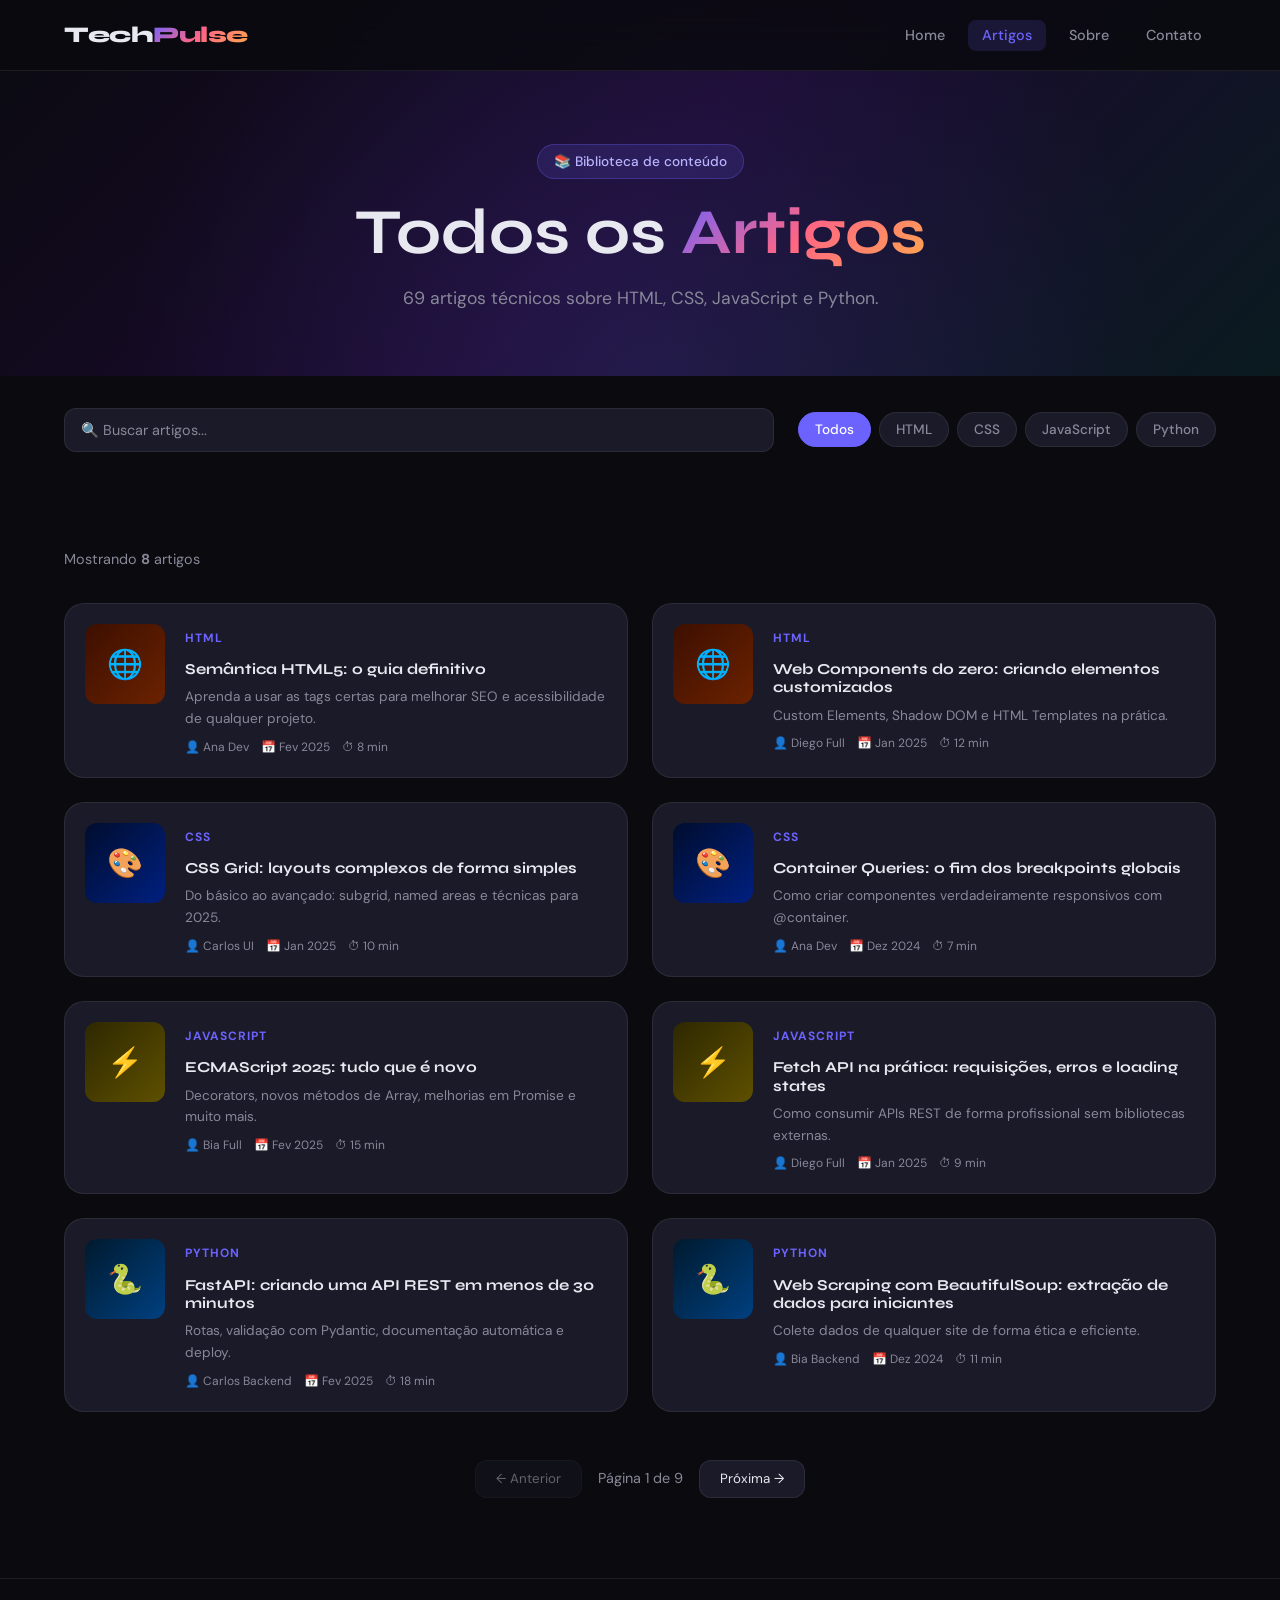
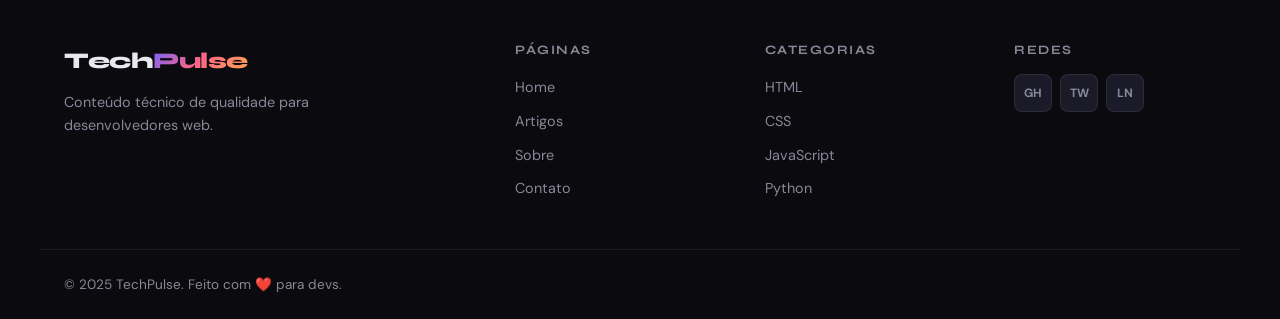
==== artigos.html @ 632e7c08 "estrutura de paostas" ====
<!DOCTYPE html>
<html lang="pt-BR">
<head>
  <meta charset="UTF-8" />
  <meta name="viewport" content="width=device-width, initial-scale=1.0" />
  <title>Artigos – TechPulse</title>
  <link rel="stylesheet" href="css/style.css" />
  <link rel="preconnect" href="https://fonts.googleapis.com" />
  <link href="https://fonts.googleapis.com/css2?family=Syne:wght@400;700;800&family=DM+Sans:wght@300;400;500&display=swap" rel="stylesheet" />
</head>
<body>

  <header class="header" id="header">
    <nav class="nav container">
      <a href="index.html" class="nav__logo">Tech<span>Pulse</span></a>
      <ul class="nav__menu" id="navMenu">
        <li><a href="index.html" class="nav__link">Home</a></li>
        <li><a href="artigos.html" class="nav__link active">Artigos</a></li>
        <li><a href="sobre.html" class="nav__link">Sobre</a></li>
        <li><a href="contato.html" class="nav__link">Contato</a></li>
      </ul>
      <button class="nav__toggle" id="navToggle" aria-label="Abrir menu">
        <span></span><span></span><span></span>
      </button>
    </nav>
  </header>

  <main>

    <!-- PAGE HERO -->
    <section class="page-hero">
      <div class="container">
        <span class="hero__tag">📚 Biblioteca de conteúdo</span>
        <h1>Todos os <em>Artigos</em></h1>
        <p>69 artigos técnicos sobre HTML, CSS, JavaScript e Python.</p>
      </div>
    </section>

    <!-- FILTROS + BUSCA -->
    <section class="articles-controls section-pad">
      <div class="container">
        <div class="controls__bar">
          <!-- Busca -->
          <div class="search__wrapper">
            <label for="searchInput" class="sr-only">Buscar artigos</label>
            <input
              type="search"
              id="searchInput"
              placeholder="🔍 Buscar artigos..."
              class="search__input"
            />
          </div>

          <!-- Filtros por categoria -->
          <div class="filter__tabs" role="tablist" aria-label="Filtrar por categoria">
            <button class="filter__tab active" data-filter="all" role="tab" aria-selected="true">Todos</button>
            <button class="filter__tab" data-filter="html" role="tab" aria-selected="false">HTML</button>
            <button class="filter__tab" data-filter="css" role="tab" aria-selected="false">CSS</button>
            <button class="filter__tab" data-filter="javascript" role="tab" aria-selected="false">JavaScript</button>
            <button class="filter__tab" data-filter="python" role="tab" aria-selected="false">Python</button>
          </div>
        </div>
      </div>
    </section>

    <!-- LISTA DE ARTIGOS -->
    <section class="articles-list section-pad">
      <div class="container">
        <p class="articles__count" id="articlesCount">Mostrando <strong>8</strong> artigos</p>

        <div class="articles__grid" id="articlesGrid">

          <!-- Artigos HTML -->
          <article class="article__card" data-category="html">
            <div class="article__thumb article__thumb--html">
              <span>🌐</span>
            </div>
            <div class="article__body">
              <span class="news__category">HTML</span>
              <h3><a href="#">Semântica HTML5: o guia definitivo</a></h3>
              <p>Aprenda a usar as tags certas para melhorar SEO e acessibilidade de qualquer projeto.</p>
              <div class="article__meta">
                <span>👤 Ana Dev</span>
                <span>📅 Fev 2025</span>
                <span>⏱ 8 min</span>
              </div>
            </div>
          </article>

          <article class="article__card" data-category="html">
            <div class="article__thumb article__thumb--html"><span>🌐</span></div>
            <div class="article__body">
              <span class="news__category">HTML</span>
              <h3><a href="#">Web Components do zero: criando elementos customizados</a></h3>
              <p>Custom Elements, Shadow DOM e HTML Templates na prática.</p>
              <div class="article__meta">
                <span>👤 Diego Full</span>
                <span>📅 Jan 2025</span>
                <span>⏱ 12 min</span>
              </div>
            </div>
          </article>

          <!-- Artigos CSS -->
          <article class="article__card" data-category="css">
            <div class="article__thumb article__thumb--css"><span>🎨</span></div>
            <div class="article__body">
              <span class="news__category">CSS</span>
              <h3><a href="#">CSS Grid: layouts complexos de forma simples</a></h3>
              <p>Do básico ao avançado: subgrid, named areas e técnicas para 2025.</p>
              <div class="article__meta">
                <span>👤 Carlos UI</span>
                <span>📅 Jan 2025</span>
                <span>⏱ 10 min</span>
              </div>
            </div>
          </article>

          <article class="article__card" data-category="css">
            <div class="article__thumb article__thumb--css"><span>🎨</span></div>
            <div class="article__body">
              <span class="news__category">CSS</span>
              <h3><a href="#">Container Queries: o fim dos breakpoints globais</a></h3>
              <p>Como criar componentes verdadeiramente responsivos com @container.</p>
              <div class="article__meta">
                <span>👤 Ana Dev</span>
                <span>📅 Dez 2024</span>
                <span>⏱ 7 min</span>
              </div>
            </div>
          </article>

          <!-- Artigos JS -->
          <article class="article__card" data-category="javascript">
            <div class="article__thumb article__thumb--js"><span>⚡</span></div>
            <div class="article__body">
              <span class="news__category">JavaScript</span>
              <h3><a href="#">ECMAScript 2025: tudo que é novo</a></h3>
              <p>Decorators, novos métodos de Array, melhorias em Promise e muito mais.</p>
              <div class="article__meta">
                <span>👤 Bia Full</span>
                <span>📅 Fev 2025</span>
                <span>⏱ 15 min</span>
              </div>
            </div>
          </article>

          <article class="article__card" data-category="javascript">
            <div class="article__thumb article__thumb--js"><span>⚡</span></div>
            <div class="article__body">
              <span class="news__category">JavaScript</span>
              <h3><a href="#">Fetch API na prática: requisições, erros e loading states</a></h3>
              <p>Como consumir APIs REST de forma profissional sem bibliotecas externas.</p>
              <div class="article__meta">
                <span>👤 Diego Full</span>
                <span>📅 Jan 2025</span>
                <span>⏱ 9 min</span>
              </div>
            </div>
          </article>

          <!-- Artigos Python -->
          <article class="article__card" data-category="python">
            <div class="article__thumb article__thumb--python"><span>🐍</span></div>
            <div class="article__body">
              <span class="news__category">Python</span>
              <h3><a href="#">FastAPI: criando uma API REST em menos de 30 minutos</a></h3>
              <p>Rotas, validação com Pydantic, documentação automática e deploy.</p>
              <div class="article__meta">
                <span>👤 Carlos Backend</span>
                <span>📅 Fev 2025</span>
                <span>⏱ 18 min</span>
              </div>
            </div>
          </article>

          <article class="article__card" data-category="python">
            <div class="article__thumb article__thumb--python"><span>🐍</span></div>
            <div class="article__body">
              <span class="news__category">Python</span>
              <h3><a href="#">Web Scraping com BeautifulSoup: extração de dados para iniciantes</a></h3>
              <p>Colete dados de qualquer site de forma ética e eficiente.</p>
              <div class="article__meta">
                <span>👤 Bia Backend</span>
                <span>📅 Dez 2024</span>
                <span>⏱ 11 min</span>
              </div>
            </div>
          </article>

        </div>

        <!-- Mensagem sem resultados (oculto por padrão) -->
        <div class="articles__empty hidden" id="articlesEmpty">
          <p>😕 Nenhum artigo encontrado para "<strong id="searchTerm"></strong>"</p>
        </div>

        <!-- Paginação -->
        <nav class="pagination" aria-label="Paginação">
          <button class="pagination__btn" disabled>← Anterior</button>
          <span class="pagination__info">Página 1 de 9</span>
          <button class="pagination__btn">Próxima →</button>
        </nav>
      </div>
    </section>

  </main>

  <footer class="footer">
    <div class="container footer__grid">
      <div class="footer__brand">
        <a href="index.html" class="nav__logo">Tech<span>Pulse</span></a>
        <p>Conteúdo técnico de qualidade para desenvolvedores web.</p>
      </div>
      <nav class="footer__nav">
        <h4>Páginas</h4>
        <ul>
          <li><a href="index.html">Home</a></li>
          <li><a href="artigos.html">Artigos</a></li>
          <li><a href="sobre.html">Sobre</a></li>
          <li><a href="contato.html">Contato</a></li>
        </ul>
      </nav>
      <nav class="footer__nav">
        <h4>Categorias</h4>
        <ul>
          <li><a href="#">HTML</a></li>
          <li><a href="#">CSS</a></li>
          <li><a href="#">JavaScript</a></li>
          <li><a href="#">Python</a></li>
        </ul>
      </nav>
      <div class="footer__social">
        <h4>Redes</h4>
        <div class="social__links">
          <a href="#" aria-label="GitHub">GH</a>
          <a href="#" aria-label="Twitter">TW</a>
          <a href="#" aria-label="LinkedIn">LN</a>
        </div>
      </div>
    </div>
    <div class="footer__bottom container">
      <p>© 2025 TechPulse. Feito com ❤️ para devs.</p>
    </div>
  </footer>

  <script src="js/main.js"></script>
</body>
</html>
---- css/style.css ----
/* ============================================================
   TECHPULSE — style.css
   Organização: Reset → Variáveis → Base → Layout → Componentes → Páginas
   ============================================================ */

/* ===== 1. RESET & BASE ===== */
*,
*::before,
*::after {
  box-sizing: border-box;
  margin: 0;
  padding: 0;
}

html {
  scroll-behavior: smooth;
  font-size: 16px;
}

body {
  font-family: 'DM Sans', sans-serif;
  background-color: var(--bg);
  color: var(--text);
  line-height: 1.6;
  overflow-x: hidden;
}

img { max-width: 100%; display: block; }
a { color: inherit; text-decoration: none; }
ul { list-style: none; }
button { cursor: pointer; border: none; background: none; font-family: inherit; }

/* Acessibilidade: ocultar visualmente, manter para leitores */
.sr-only {
  position: absolute;
  width: 1px; height: 1px;
  padding: 0; margin: -1px;
  overflow: hidden;
  clip: rect(0,0,0,0);
  white-space: nowrap;
  border: 0;
}

/* ===== 2. VARIÁVEIS CSS ===== */
:root {
  /* Cores principais */
  --bg:            #0a0a0f;
  --bg-2:          #12121a;
  --bg-card:       #1a1a28;
  --border:        rgba(255,255,255,0.08);
  --text:          #e8e8f0;
  --text-muted:    #888899;

  /* Gradientes */
  --grad-primary:  linear-gradient(135deg, #6c63ff 0%, #ff6584 50%, #ffa94d 100%);
  --grad-hero:     linear-gradient(135deg, #0a0a0f 0%, #1a0a2e 50%, #0a1a1f 100%);
  --grad-html:     linear-gradient(135deg, #e34c26, #f06529);
  --grad-css:      linear-gradient(135deg, #264de4, #2965f1);
  --grad-js:       linear-gradient(135deg, #f7df1e, #ffa500);
  --grad-python:   linear-gradient(135deg, #3776ab, #ffd43b);

  /* Accent */
  --accent:        #6c63ff;
  --accent-2:      #ff6584;

  /* Tipografia */
  --font-heading:  'Syne', sans-serif;
  --font-body:     'DM Sans', sans-serif;

  /* Layout */
  --container:     1200px;
  --radius:        12px;
  --radius-lg:     20px;

  /* Transições */
  --transition:    0.3s cubic-bezier(0.4, 0, 0.2, 1);
}

/* ===== 3. TIPOGRAFIA ===== */
h1, h2, h3, h4 {
  font-family: var(--font-heading);
  line-height: 1.2;
  font-weight: 700;
}

h1 { font-size: clamp(2rem, 5vw, 4rem); }
h2 { font-size: clamp(1.5rem, 3vw, 2.5rem); }
h3 { font-size: clamp(1rem, 2vw, 1.3rem); }

em { font-style: normal; background: var(--grad-primary); -webkit-background-clip: text; -webkit-text-fill-color: transparent; background-clip: text; }

/* ===== 4. LAYOUT ===== */
.container {
  max-width: var(--container);
  margin: 0 auto;
  padding: 0 1.5rem;
}

.section-pad { padding: 5rem 0; }

.section__header {
  display: flex;
  align-items: center;
  justify-content: space-between;
  margin-bottom: 2.5rem;
  gap: 1rem;
}

.section__title { font-weight: 800; }
.section__title span { background: var(--grad-primary); -webkit-background-clip: text; -webkit-text-fill-color: transparent; background-clip: text; }

.section__link {
  color: var(--accent);
  font-weight: 500;
  transition: opacity var(--transition);
  white-space: nowrap;
}
.section__link:hover { opacity: 0.7; }

.hidden { display: none !important; }

/* ===== 5. BOTÕES ===== */
.btn {
  display: inline-flex;
  align-items: center;
  gap: 0.5rem;
  padding: 0.75rem 1.75rem;
  border-radius: 50px;
  font-family: var(--font-heading);
  font-weight: 700;
  font-size: 0.95rem;
  transition: var(--transition);
  position: relative;
  overflow: hidden;
}

.btn--primary {
  background: var(--grad-primary);
  color: #fff;
  box-shadow: 0 4px 20px rgba(108, 99, 255, 0.4);
}
.btn--primary:hover {
  transform: translateY(-2px);
  box-shadow: 0 8px 30px rgba(108, 99, 255, 0.6);
}

.btn--ghost {
  background: transparent;
  color: var(--text);
  border: 1.5px solid var(--border);
}
.btn--ghost:hover {
  border-color: var(--accent);
  color: var(--accent);
  transform: translateY(-2px);
}

.btn--full { width: 100%; justify-content: center; }

/* ===== 6. HEADER / NAV ===== */
.header {
  position: fixed;
  top: 0; left: 0; right: 0;
  z-index: 100;
  background: rgba(10, 10, 15, 0.85);
  backdrop-filter: blur(20px);
  -webkit-backdrop-filter: blur(20px);
  border-bottom: 1px solid var(--border);
  transition: var(--transition);
}

.nav {
  display: flex;
  align-items: center;
  justify-content: space-between;
  height: 70px;
}

.nav__logo {
  font-family: var(--font-heading);
  font-size: 1.4rem;
  font-weight: 800;
  letter-spacing: -0.5px;
}
.nav__logo span { background: var(--grad-primary); -webkit-background-clip: text; -webkit-text-fill-color: transparent; background-clip: text; }

.nav__menu {
  display: flex;
  align-items: center;
  gap: 0.5rem;
}

.nav__link {
  padding: 0.4rem 0.9rem;
  border-radius: 8px;
  font-size: 0.9rem;
  font-weight: 500;
  color: var(--text-muted);
  transition: var(--transition);
}
.nav__link:hover,
.nav__link.active {
  color: var(--text);
  background: rgba(255,255,255,0.05);
}
.nav__link.active {
  background: rgba(108, 99, 255, 0.15);
  color: var(--accent);
}

.nav__toggle {
  display: none;
  flex-direction: column;
  gap: 5px;
  padding: 5px;
}
.nav__toggle span {
  display: block;
  width: 24px; height: 2px;
  background: var(--text);
  border-radius: 2px;
  transition: var(--transition);
}

/* Mobile Nav */
@media (max-width: 768px) {
  .nav__toggle { display: flex; }

  .nav__menu {
    display: none;
    position: absolute;
    top: 70px; left: 0; right: 0;
    flex-direction: column;
    background: var(--bg-2);
    border-bottom: 1px solid var(--border);
    padding: 1rem;
    gap: 0.25rem;
  }
  .nav__menu.open { display: flex; }
  .nav__link { width: 100%; padding: 0.75rem 1rem; }

  /* Animação hamburger → X */
  .nav__toggle.open span:nth-child(1) { transform: translateY(7px) rotate(45deg); }
  .nav__toggle.open span:nth-child(2) { opacity: 0; }
  .nav__toggle.open span:nth-child(3) { transform: translateY(-7px) rotate(-45deg); }
}

/* ===== 7. HERO (index.html) ===== */
.hero {
  position: relative;
  min-height: 100vh;
  display: flex;
  align-items: center;
  padding: 6rem 0 4rem;
  overflow: hidden;
}

.hero__bg {
  position: absolute;
  inset: 0;
  background: var(--grad-hero);
  z-index: -2;
}

/* Círculos decorativos animados */
.hero__bg::before,
.hero__bg::after {
  content: '';
  position: absolute;
  border-radius: 50%;
  filter: blur(80px);
  animation: float 8s ease-in-out infinite;
}
.hero__bg::before {
  width: 500px; height: 500px;
  background: rgba(108, 99, 255, 0.2);
  top: -100px; right: -100px;
}
.hero__bg::after {
  width: 400px; height: 400px;
  background: rgba(255, 101, 132, 0.15);
  bottom: -100px; left: 10%;
  animation-delay: -4s;
}

@keyframes float {
  0%, 100% { transform: translateY(0) scale(1); }
  50%       { transform: translateY(-30px) scale(1.05); }
}

.hero__content {
  display: grid;
  grid-template-columns: 1fr 1fr;
  gap: 4rem;
  align-items: center;
}

.hero__tag {
  display: inline-block;
  background: rgba(108, 99, 255, 0.15);
  border: 1px solid rgba(108, 99, 255, 0.3);
  color: #b8b4ff;
  padding: 0.35rem 1rem;
  border-radius: 50px;
  font-size: 0.85rem;
  font-weight: 500;
  margin-bottom: 1.5rem;
}

.hero__title {
  font-size: clamp(2.5rem, 6vw, 5rem);
  font-weight: 800;
  line-height: 1.05;
  margin-bottom: 1.25rem;
}

.hero__desc {
  color: var(--text-muted);
  font-size: 1.1rem;
  margin-bottom: 2rem;
  max-width: 420px;
}

.hero__actions {
  display: flex;
  gap: 1rem;
  flex-wrap: wrap;
}

/* Stack de cards flutuantes */
.hero__card-stack {
  position: relative;
  height: 400px;
}

.hero__card {
  position: absolute;
  background: var(--bg-card);
  border: 1px solid var(--border);
  border-radius: var(--radius-lg);
  padding: 1.5rem;
  width: 220px;
  backdrop-filter: blur(10px);
  transition: var(--transition);
}
.hero__card:hover { transform: translateY(-5px) !important; }

.hero__card--1 { top: 0; left: 10%; transform: rotate(-3deg); }
.hero__card--2 { top: 35%; left: 40%; transform: rotate(2deg); z-index: 2; }
.hero__card--3 { top: 55%; left: 5%; transform: rotate(-1.5deg); }

.card__icon { font-size: 2rem; display: block; margin-bottom: 0.5rem; }
.hero__card h3 { font-size: 1.1rem; margin-bottom: 0.25rem; }
.hero__card p { color: var(--text-muted); font-size: 0.85rem; }

/* Scroll indicator */
.hero__scroll {
  position: absolute;
  bottom: 2rem;
  left: 50%;
  transform: translateX(-50%);
  display: flex;
  flex-direction: column;
  align-items: center;
  gap: 0.5rem;
  color: var(--text-muted);
  font-size: 0.75rem;
  letter-spacing: 2px;
  text-transform: uppercase;
}

.hero__scroll-line {
  width: 1px;
  height: 50px;
  background: linear-gradient(to bottom, var(--accent), transparent);
  animation: scrollLine 2s ease-in-out infinite;
}

@keyframes scrollLine {
  0%   { transform: scaleY(0); transform-origin: top; }
  50%  { transform: scaleY(1); transform-origin: top; }
  51%  { transform-origin: bottom; }
  100% { transform: scaleY(0); transform-origin: bottom; }
}

@media (max-width: 900px) {
  .hero__content { grid-template-columns: 1fr; }
  .hero__card-stack { display: none; }
}

/* ===== 8. NEWS SECTION ===== */
.news { padding: 6rem 0; background: var(--bg-2); }

.news__grid {
  display: grid;
  grid-template-columns: 1.5fr 1fr;
  grid-template-rows: auto auto;
  gap: 1.5rem;
}

.news__card {
  background: var(--bg-card);
  border: 1px solid var(--border);
  border-radius: var(--radius-lg);
  overflow: hidden;
  transition: var(--transition);
}
.news__card:hover {
  border-color: rgba(108, 99, 255, 0.4);
  transform: translateY(-4px);
  box-shadow: 0 12px 40px rgba(0,0,0,0.4);
}

.news__card--featured {
  grid-row: 1 / 3;
}

/* Placeholder de imagem com gradiente por categoria */
.news__card-img { position: relative; overflow: hidden; }
.news__card-placeholder {
  height: 220px;
  display: flex;
  align-items: flex-end;
  padding: 1rem;
  font-family: var(--font-heading);
  font-size: 1.5rem;
  font-weight: 800;
  color: rgba(255,255,255,0.2);
}
.news__card--featured .news__card-placeholder { height: 300px; }

.news__card-placeholder[data-category="JavaScript"] { background: linear-gradient(135deg, #1a1a00, #3d3400); }
.news__card-placeholder[data-category="CSS"]        { background: linear-gradient(135deg, #000d2e, #001a5e); }
.news__card-placeholder[data-category="Python"]     { background: linear-gradient(135deg, #001a2e, #003366); }
.news__card-placeholder[data-category="HTML"]       { background: linear-gradient(135deg, #2e0a00, #5e1a00); }
.news__card-placeholder::after { content: attr(data-category); }

.news__badge {
  position: absolute;
  top: 1rem; right: 1rem;
  background: var(--grad-primary);
  color: #fff;
  padding: 0.25rem 0.75rem;
  border-radius: 50px;
  font-size: 0.75rem;
  font-weight: 700;
}

.news__card-body { padding: 1.25rem; }

.news__category {
  display: inline-block;
  font-size: 0.75rem;
  font-weight: 700;
  text-transform: uppercase;
  letter-spacing: 1px;
  color: var(--accent);
  margin-bottom: 0.5rem;
}

.news__title { margin-bottom: 0.75rem; }
.news__title a { transition: color var(--transition); }
.news__title a:hover { color: var(--accent); }

.news__excerpt { color: var(--text-muted); font-size: 0.9rem; margin-bottom: 1rem; }

.news__meta {
  display: flex;
  gap: 1rem;
  font-size: 0.8rem;
  color: var(--text-muted);
  flex-wrap: wrap;
}

@media (max-width: 768px) {
  .news__grid { grid-template-columns: 1fr; }
  .news__card--featured { grid-row: auto; }
}

/* ===== 9. CATEGORIES ===== */
.categories { padding: 6rem 0; }

.categories__grid {
  display: grid;
  grid-template-columns: repeat(4, 1fr);
  gap: 1.25rem;
}

.category__card {
  display: flex;
  flex-direction: column;
  padding: 2rem 1.5rem;
  border-radius: var(--radius-lg);
  border: 1px solid var(--border);
  transition: var(--transition);
  color: var(--text);
  position: relative;
  overflow: hidden;
}

.category__card::before {
  content: '';
  position: absolute;
  inset: 0;
  opacity: 0;
  transition: opacity var(--transition);
}

.category__card:hover {
  transform: translateY(-6px);
  border-color: transparent;
  box-shadow: 0 16px 50px rgba(0,0,0,0.5);
}
.category__card:hover::before { opacity: 1; }

.category__card--html  { background: linear-gradient(135deg, rgba(227,76,38,0.15), rgba(240,101,41,0.05)); }
.category__card--html:hover  { background: var(--grad-html); }
.category__card--css   { background: linear-gradient(135deg, rgba(38,77,228,0.15), rgba(41,101,241,0.05)); }
.category__card--css:hover   { background: var(--grad-css); }
.category__card--js    { background: linear-gradient(135deg, rgba(247,223,30,0.1), rgba(255,165,0,0.05)); }
.category__card--js:hover    { background: var(--grad-js); color: #111; }
.category__card--python{ background: linear-gradient(135deg, rgba(55,118,171,0.15), rgba(255,212,59,0.05)); }
.category__card--python:hover{ background: var(--grad-python); color: #111; }

.category__icon { font-size: 2.5rem; margin-bottom: 1rem; }
.category__card h3 { font-size: 1.2rem; margin-bottom: 0.5rem; }
.category__card p { font-size: 0.85rem; opacity: 0.8; flex: 1; }
.category__count {
  margin-top: 1.25rem;
  font-size: 0.8rem;
  font-weight: 600;
  opacity: 0.6;
}

@media (max-width: 900px) { .categories__grid { grid-template-columns: repeat(2, 1fr); } }
@media (max-width: 500px) { .categories__grid { grid-template-columns: 1fr; } }

/* ===== 10. NEWSLETTER ===== */
.newsletter {
  padding: 6rem 0;
  background: var(--bg-2);
  position: relative;
  overflow: hidden;
}

.newsletter::before {
  content: '';
  position: absolute;
  width: 600px; height: 600px;
  background: radial-gradient(circle, rgba(108, 99, 255, 0.1), transparent 70%);
  top: 50%; left: 50%;
  transform: translate(-50%, -50%);
  pointer-events: none;
}

.newsletter__content {
  text-align: center;
  max-width: 560px;
  margin: 0 auto;
  position: relative;
}

.newsletter__content h2 { margin: 0.75rem 0 0.5rem; font-size: clamp(1.8rem, 4vw, 2.8rem); }
.newsletter__content p { color: var(--text-muted); margin-bottom: 2rem; }

.newsletter__form { width: 100%; }

.newsletter__input-group {
  display: flex;
  gap: 0.5rem;
  background: var(--bg-card);
  border: 1px solid var(--border);
  border-radius: 50px;
  padding: 0.4rem 0.4rem 0.4rem 1.5rem;
  transition: border-color var(--transition);
}
.newsletter__input-group:focus-within { border-color: var(--accent); }

.newsletter__input-group input {
  flex: 1;
  background: transparent;
  border: none;
  outline: none;
  color: var(--text);
  font-family: var(--font-body);
  font-size: 0.95rem;
}
.newsletter__input-group input::placeholder { color: var(--text-muted); }

.newsletter__privacy {
  color: var(--text-muted);
  font-size: 0.8rem;
  margin-top: 0.75rem;
}

.newsletter__feedback {
  margin-top: 1rem;
  font-weight: 500;
  min-height: 1.5rem;
}

/* ===== 11. FOOTER ===== */
.footer {
  background: var(--bg);
  border-top: 1px solid var(--border);
  padding-top: 4rem;
}

.footer__grid {
  display: grid;
  grid-template-columns: 2fr 1fr 1fr 1fr;
  gap: 3rem;
  padding-bottom: 3rem;
}

.footer__brand p {
  color: var(--text-muted);
  font-size: 0.9rem;
  margin-top: 0.75rem;
  max-width: 260px;
}

.footer__nav h4 {
  font-size: 0.8rem;
  text-transform: uppercase;
  letter-spacing: 1.5px;
  color: var(--text-muted);
  margin-bottom: 1rem;
}
.footer__nav ul { display: flex; flex-direction: column; gap: 0.5rem; }
.footer__nav a {
  color: var(--text-muted);
  font-size: 0.9rem;
  transition: color var(--transition);
}
.footer__nav a:hover { color: var(--text); }

.footer__social h4 {
  font-size: 0.8rem;
  text-transform: uppercase;
  letter-spacing: 1.5px;
  color: var(--text-muted);
  margin-bottom: 1rem;
}

.social__links { display: flex; gap: 0.5rem; }
.social__links a {
  display: flex;
  align-items: center;
  justify-content: center;
  width: 38px; height: 38px;
  background: var(--bg-card);
  border: 1px solid var(--border);
  border-radius: 8px;
  font-size: 0.75rem;
  font-weight: 700;
  color: var(--text-muted);
  transition: var(--transition);
}
.social__links a:hover {
  background: var(--accent);
  border-color: var(--accent);
  color: #fff;
  transform: translateY(-2px);
}

.footer__bottom {
  border-top: 1px solid var(--border);
  padding: 1.5rem 1.5rem;
  color: var(--text-muted);
  font-size: 0.85rem;
}

@media (max-width: 900px) {
  .footer__grid { grid-template-columns: 1fr 1fr; }
  .footer__brand { grid-column: 1 / -1; }
}
@media (max-width: 500px) { .footer__grid { grid-template-columns: 1fr; } }

/* ===== 12. PAGE HERO (páginas internas) ===== */
.page-hero {
  padding: 9rem 0 4rem;
  text-align: center;
  background: var(--grad-hero);
  position: relative;
  overflow: hidden;
}

.page-hero::after {
  content: '';
  position: absolute;
  inset: 0;
  background: radial-gradient(circle at 50% 100%, rgba(108,99,255,0.15), transparent 70%);
}

.page-hero .container { position: relative; z-index: 1; }
.page-hero .hero__tag { display: inline-block; margin-bottom: 1rem; }
.page-hero h1 { margin-bottom: 0.75rem; }
.page-hero p { color: var(--text-muted); font-size: 1.1rem; max-width: 500px; margin: 0 auto; }

/* ===== 13. SOBRE ===== */
.about-mission__grid {
  display: grid;
  grid-template-columns: 1fr 1fr;
  gap: 4rem;
  align-items: start;
}

.about-mission__text h2 { margin-bottom: 1.25rem; }
.about-mission__text p { color: var(--text-muted); margin-bottom: 1rem; line-height: 1.8; }
.about-mission__text strong { color: var(--text); }

.about-mission__stats {
  display: grid;
  grid-template-columns: 1fr 1fr;
  gap: 1rem;
}

.stat__card {
  background: var(--bg-card);
  border: 1px solid var(--border);
  border-radius: var(--radius);
  padding: 1.5rem;
  text-align: center;
}
.stat__card strong {
  display: block;
  font-family: var(--font-heading);
  font-size: 2.5rem;
  font-weight: 800;
  background: var(--grad-primary);
  -webkit-background-clip: text;
  -webkit-text-fill-color: transparent;
  background-clip: text;
  margin-bottom: 0.25rem;
}
.stat__card span { color: var(--text-muted); font-size: 0.85rem; }

.about-tech { background: var(--bg-2); }

.tech__list {
  display: flex;
  flex-direction: column;
  gap: 1.5rem;
  margin-top: 2rem;
}

.tech__item {
  display: flex;
  gap: 1.5rem;
  align-items: flex-start;
  background: var(--bg-card);
  border: 1px solid var(--border);
  border-radius: var(--radius);
  padding: 1.5rem;
  transition: var(--transition);
}
.tech__item:hover { border-color: rgba(108,99,255,0.4); }

.tech__icon { font-size: 2rem; flex-shrink: 0; }
.tech__item h3 { margin-bottom: 0.25rem; }
.tech__item p { color: var(--text-muted); font-size: 0.9rem; }

.team__grid {
  display: grid;
  grid-template-columns: repeat(3, 1fr);
  gap: 1.5rem;
  margin-top: 2rem;
}

.team__card {
  background: var(--bg-card);
  border: 1px solid var(--border);
  border-radius: var(--radius-lg);
  padding: 2rem;
  text-align: center;
  transition: var(--transition);
}
.team__card:hover { transform: translateY(-5px); border-color: rgba(108,99,255,0.4); }

.team__avatar {
  width: 70px; height: 70px;
  border-radius: 50%;
  display: flex;
  align-items: center;
  justify-content: center;
  font-family: var(--font-heading);
  font-weight: 800;
  font-size: 1.1rem;
  margin: 0 auto 1rem;
  color: #fff;
}
.team__avatar--1 { background: var(--grad-primary); }
.team__avatar--2 { background: linear-gradient(135deg, #3776ab, #ffd43b); color: #111; }
.team__avatar--3 { background: linear-gradient(135deg, #f7df1e, #ff6584); color: #111; }

.team__card h3 { margin-bottom: 0.25rem; }
.team__role {
  display: inline-block;
  background: rgba(108,99,255,0.15);
  color: var(--accent);
  padding: 0.2rem 0.75rem;
  border-radius: 50px;
  font-size: 0.8rem;
  font-weight: 600;
  margin-bottom: 0.75rem;
}
.team__card p { color: var(--text-muted); font-size: 0.85rem; }

.about-cta { background: var(--bg-2); }
.cta__box {
  background: linear-gradient(135deg, rgba(108,99,255,0.15), rgba(255,101,132,0.1));
  border: 1px solid rgba(108,99,255,0.3);
  border-radius: var(--radius-lg);
  padding: 4rem;
  text-align: center;
}
.cta__box h2 { margin-bottom: 0.75rem; }
.cta__box p { color: var(--text-muted); margin-bottom: 2rem; }

@media (max-width: 768px) {
  .about-mission__grid { grid-template-columns: 1fr; }
  .team__grid { grid-template-columns: 1fr; }
}

/* ===== 14. ARTIGOS ===== */
.articles-controls { padding: 2rem 0 1rem; }

.controls__bar {
  display: flex;
  align-items: center;
  gap: 1.5rem;
  flex-wrap: wrap;
}

.search__wrapper { flex: 1; min-width: 200px; }

.search__input {
  width: 100%;
  background: var(--bg-card);
  border: 1px solid var(--border);
  border-radius: var(--radius);
  padding: 0.75rem 1rem;
  color: var(--text);
  font-family: var(--font-body);
  font-size: 0.9rem;
  outline: none;
  transition: border-color var(--transition);
}
.search__input:focus { border-color: var(--accent); }
.search__input::placeholder { color: var(--text-muted); }

.filter__tabs {
  display: flex;
  gap: 0.5rem;
  flex-wrap: wrap;
}

.filter__tab {
  padding: 0.5rem 1rem;
  border-radius: 50px;
  font-size: 0.85rem;
  font-weight: 500;
  color: var(--text-muted);
  background: var(--bg-card);
  border: 1px solid var(--border);
  transition: var(--transition);
}
.filter__tab:hover { color: var(--text); border-color: rgba(108,99,255,0.4); }
.filter__tab.active {
  background: var(--accent);
  border-color: var(--accent);
  color: #fff;
}

.articles__count {
  color: var(--text-muted);
  font-size: 0.9rem;
  margin-bottom: 2rem;
}

.articles__grid {
  display: grid;
  grid-template-columns: repeat(2, 1fr);
  gap: 1.5rem;
}

.article__card {
  display: flex;
  gap: 1.25rem;
  background: var(--bg-card);
  border: 1px solid var(--border);
  border-radius: var(--radius-lg);
  padding: 1.25rem;
  transition: var(--transition);
}
.article__card:hover {
  border-color: rgba(108,99,255,0.4);
  transform: translateY(-3px);
}

.article__thumb {
  width: 80px; height: 80px;
  border-radius: var(--radius);
  display: flex;
  align-items: center;
  justify-content: center;
  font-size: 1.8rem;
  flex-shrink: 0;
}
.article__thumb--html   { background: linear-gradient(135deg, #3d0f00, #6b2200); }
.article__thumb--css    { background: linear-gradient(135deg, #000d2e, #002080); }
.article__thumb--js     { background: linear-gradient(135deg, #2e2800, #5e5000); }
.article__thumb--python { background: linear-gradient(135deg, #001a2e, #004080); }

.article__body h3 { font-size: 0.95rem; margin: 0.25rem 0 0.5rem; }
.article__body h3 a { transition: color var(--transition); }
.article__body h3 a:hover { color: var(--accent); }
.article__body p { color: var(--text-muted); font-size: 0.85rem; margin-bottom: 0.5rem; }

.article__meta {
  display: flex;
  gap: 0.75rem;
  font-size: 0.75rem;
  color: var(--text-muted);
  flex-wrap: wrap;
}

.articles__empty {
  text-align: center;
  padding: 4rem;
  color: var(--text-muted);
}

.pagination {
  display: flex;
  align-items: center;
  justify-content: center;
  gap: 1rem;
  margin-top: 3rem;
}

.pagination__btn {
  padding: 0.6rem 1.25rem;
  background: var(--bg-card);
  border: 1px solid var(--border);
  border-radius: var(--radius);
  color: var(--text);
  font-family: var(--font-body);
  transition: var(--transition);
}
.pagination__btn:hover:not(:disabled) {
  border-color: var(--accent);
  color: var(--accent);
}
.pagination__btn:disabled { opacity: 0.4; cursor: not-allowed; }
.pagination__info { color: var(--text-muted); font-size: 0.9rem; }

@media (max-width: 768px) {
  .articles__grid { grid-template-columns: 1fr; }
  .controls__bar { flex-direction: column; align-items: stretch; }
}

/* ===== 15. CONTATO ===== */
.contact__grid {
  display: grid;
  grid-template-columns: 1.2fr 1fr;
  gap: 4rem;
  align-items: start;
}

.contact__form-wrapper h2,
.contact__info h2 {
  margin-bottom: 2rem;
  font-size: 1.5rem;
}

/* Grupos do formulário */
.form__group {
  margin-bottom: 1.25rem;
}

.form__label {
  display: block;
  font-size: 0.9rem;
  font-weight: 500;
  margin-bottom: 0.5rem;
  color: var(--text);
}
.form__required { color: var(--accent-2); }

.form__input {
  width: 100%;
  background: var(--bg-card);
  border: 1.5px solid var(--border);
  border-radius: var(--radius);
  padding: 0.75rem 1rem;
  color: var(--text);
  font-family: var(--font-body);
  font-size: 0.95rem;
  outline: none;
  transition: border-color var(--transition), box-shadow var(--transition);
  appearance: none;
}
.form__input:focus {
  border-color: var(--accent);
  box-shadow: 0 0 0 3px rgba(108, 99, 255, 0.15);
}

/* Estados de validação */
.form__group.error .form__input {
  border-color: #ff6584;
  box-shadow: 0 0 0 3px rgba(255, 101, 132, 0.15);
}
.form__group.success .form__input {
  border-color: #50fa7b;
}

.form__error {
  display: block;
  color: #ff6584;
  font-size: 0.8rem;
  margin-top: 0.35rem;
  min-height: 1.2rem;
  font-weight: 500;
}

.form__select {
  cursor: pointer;
  background-image: url("data:image/svg+xml,%3Csvg xmlns='http://www.w3.org/2000/svg' width='12' height='8' fill='none'%3E%3Cpath d='M1 1l5 5 5-5' stroke='%23888899' stroke-width='1.5' stroke-linecap='round'/%3E%3C/svg%3E");
  background-repeat: no-repeat;
  background-position: right 1rem center;
  padding-right: 2.5rem;
}
.form__select option { background: var(--bg-2); }

.form__textarea { resize: vertical; min-height: 120px; }

.form__textarea-footer {
  display: flex;
  justify-content: space-between;
  align-items: flex-start;
  margin-top: 0.35rem;
}
.form__char-count { color: var(--text-muted); font-size: 0.78rem; }

/* Honeypot - escondido mas não com display:none pois robôs detectam */
.form__honeypot {
  position: absolute;
  left: -9999px;
  opacity: 0;
  pointer-events: none;
}

/* Sucesso */
.form__success {
  text-align: center;
  padding: 3rem 2rem;
  background: var(--bg-card);
  border: 1px solid rgba(80, 250, 123, 0.3);
  border-radius: var(--radius-lg);
  animation: fadeIn 0.4s ease;
}

.success__icon { font-size: 3rem; margin-bottom: 1rem; }
.form__success h3 { margin-bottom: 0.5rem; }
.form__success p { color: var(--text-muted); margin-bottom: 1.5rem; }

@keyframes fadeIn {
  from { opacity: 0; transform: translateY(10px); }
  to   { opacity: 1; transform: translateY(0); }
}

/* Info de contato */
.contact__info-list {
  display: flex;
  flex-direction: column;
  gap: 1.25rem;
  margin-bottom: 2.5rem;
}

.contact__info-item {
  display: flex;
  gap: 1rem;
  align-items: flex-start;
}
.contact__info-icon {
  width: 42px; height: 42px;
  background: var(--bg-card);
  border: 1px solid var(--border);
  border-radius: var(--radius);
  display: flex;
  align-items: center;
  justify-content: center;
  font-size: 1.1rem;
  flex-shrink: 0;
}
.contact__info-item strong { display: block; font-size: 0.9rem; margin-bottom: 0.1rem; }
.contact__info-item p { color: var(--text-muted); font-size: 0.85rem; }

/* FAQ com details/summary */
.contact__faq h3 { font-size: 1rem; margin-bottom: 1rem; }

.faq__item {
  border: 1px solid var(--border);
  border-radius: var(--radius);
  margin-bottom: 0.5rem;
  overflow: hidden;
  transition: border-color var(--transition);
}
.faq__item[open] { border-color: rgba(108,99,255,0.4); }

.faq__item summary {
  padding: 0.9rem 1rem;
  font-size: 0.9rem;
  font-weight: 500;
  cursor: pointer;
  list-style: none;
  position: relative;
  padding-right: 2rem;
}
.faq__item summary::-webkit-details-marker { display: none; }
.faq__item summary::after {
  content: '+';
  position: absolute;
  right: 1rem;
  color: var(--accent);
  font-size: 1.2rem;
  transition: transform var(--transition);
}
.faq__item[open] summary::after { transform: rotate(45deg); }

.faq__item p {
  padding: 0 1rem 0.9rem;
  color: var(--text-muted);
  font-size: 0.85rem;
  line-height: 1.7;
}

@media (max-width: 900px) {
  .contact__grid { grid-template-columns: 1fr; }
}
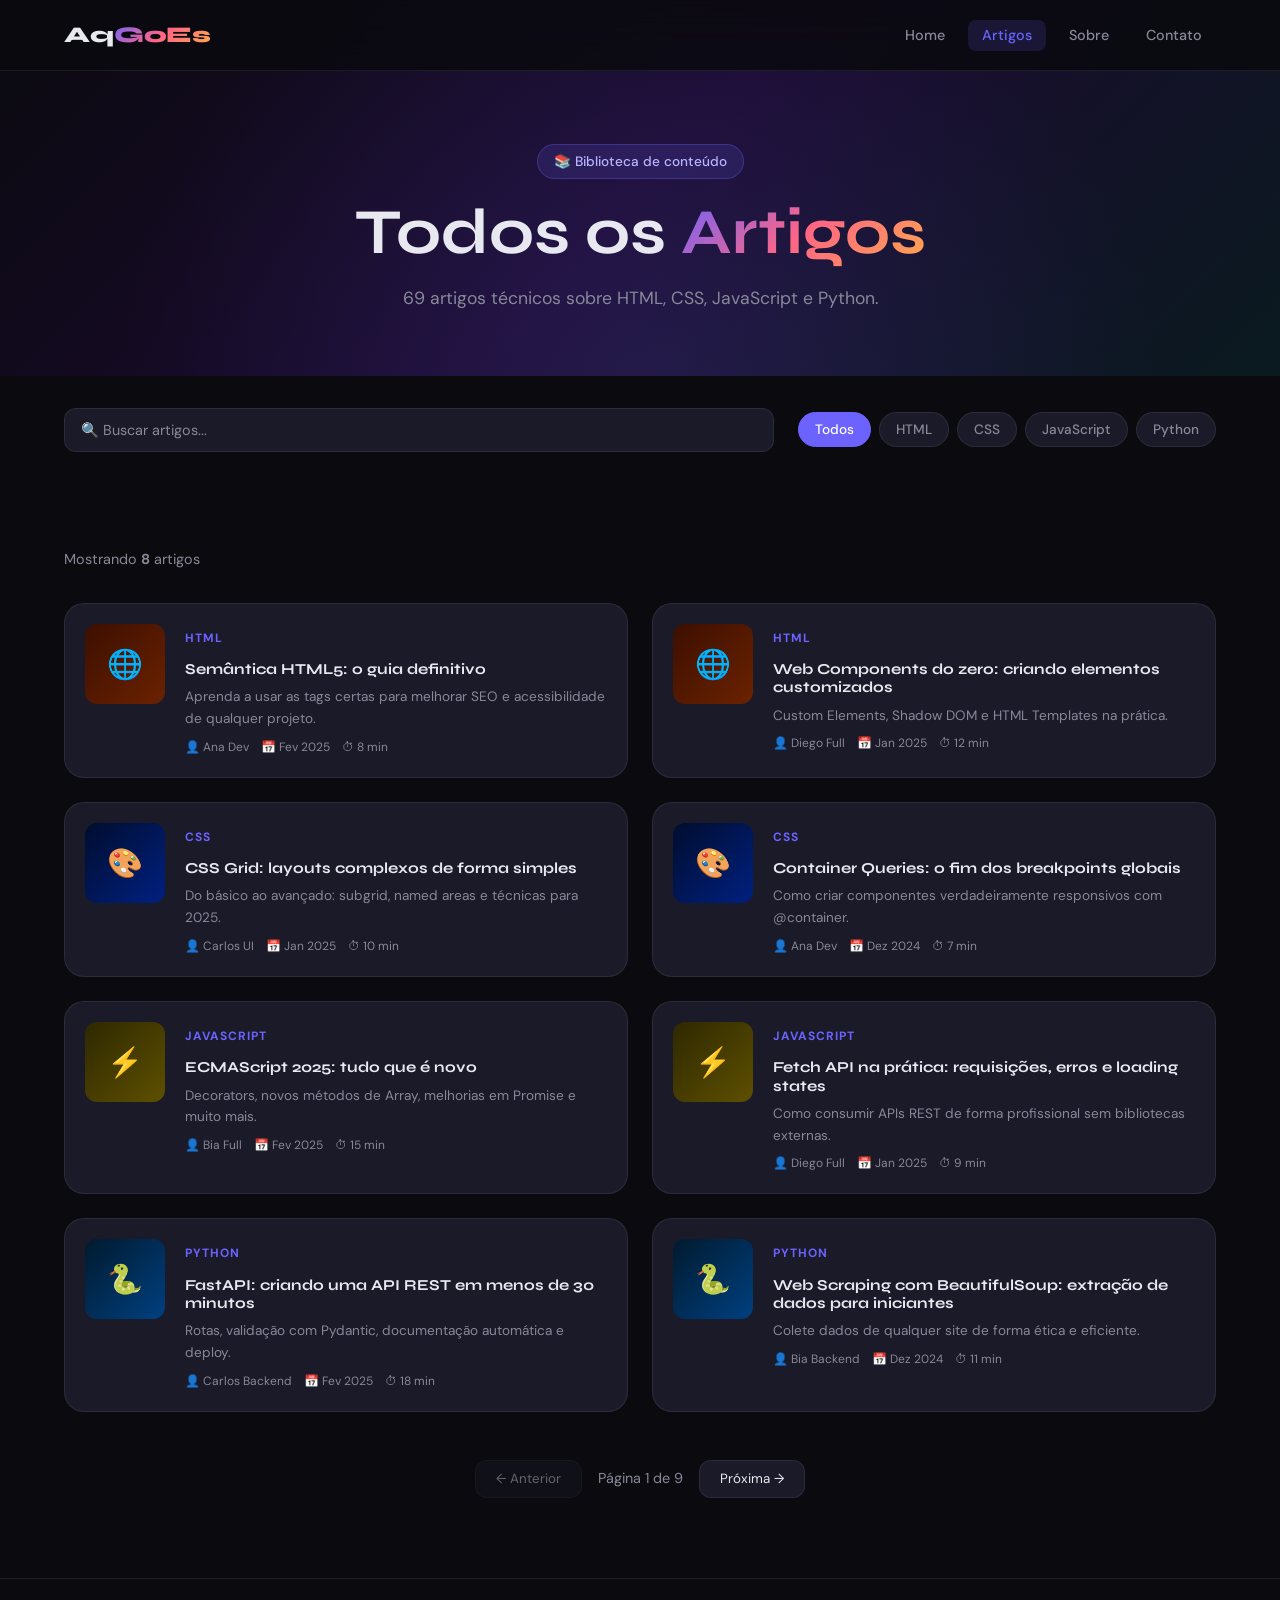
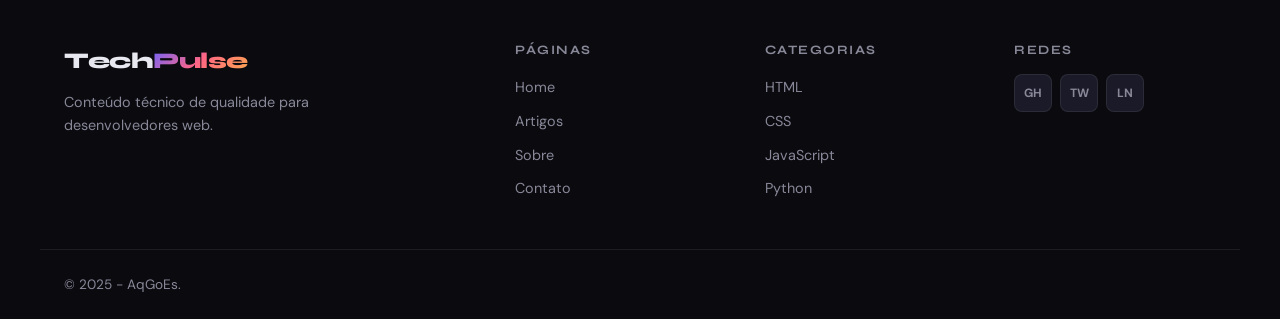
==== commit b3e39001: "Edição index footer" ====
--- a/artigos.html
+++ b/artigos.html
@@ -3,7 +3,7 @@
 <head>
   <meta charset="UTF-8" />
   <meta name="viewport" content="width=device-width, initial-scale=1.0" />
-  <title>Artigos – TechPulse</title>
+  <title>Artigos – AqGoEs</title>
   <link rel="stylesheet" href="css/style.css" />
   <link rel="preconnect" href="https://fonts.googleapis.com" />
   <link href="https://fonts.googleapis.com/css2?family=Syne:wght@400;700;800&family=DM+Sans:wght@300;400;500&display=swap" rel="stylesheet" />
@@ -12,7 +12,7 @@
 
   <header class="header" id="header">
     <nav class="nav container">
-      <a href="index.html" class="nav__logo">Tech<span>Pulse</span></a>
+      <a href="index.html" class="nav__logo">Aq<span>GoEs</span></a>
       <ul class="nav__menu" id="navMenu">
         <li><a href="index.html" class="nav__link">Home</a></li>
         <li><a href="artigos.html" class="nav__link active">Artigos</a></li>
@@ -240,7 +240,7 @@
       </div>
     </div>
     <div class="footer__bottom container">
-      <p>© 2025 TechPulse. Feito com ❤️ para devs.</p>
+      <p>© 2025 - AqGoEs.</p>
     </div>
   </footer>
 
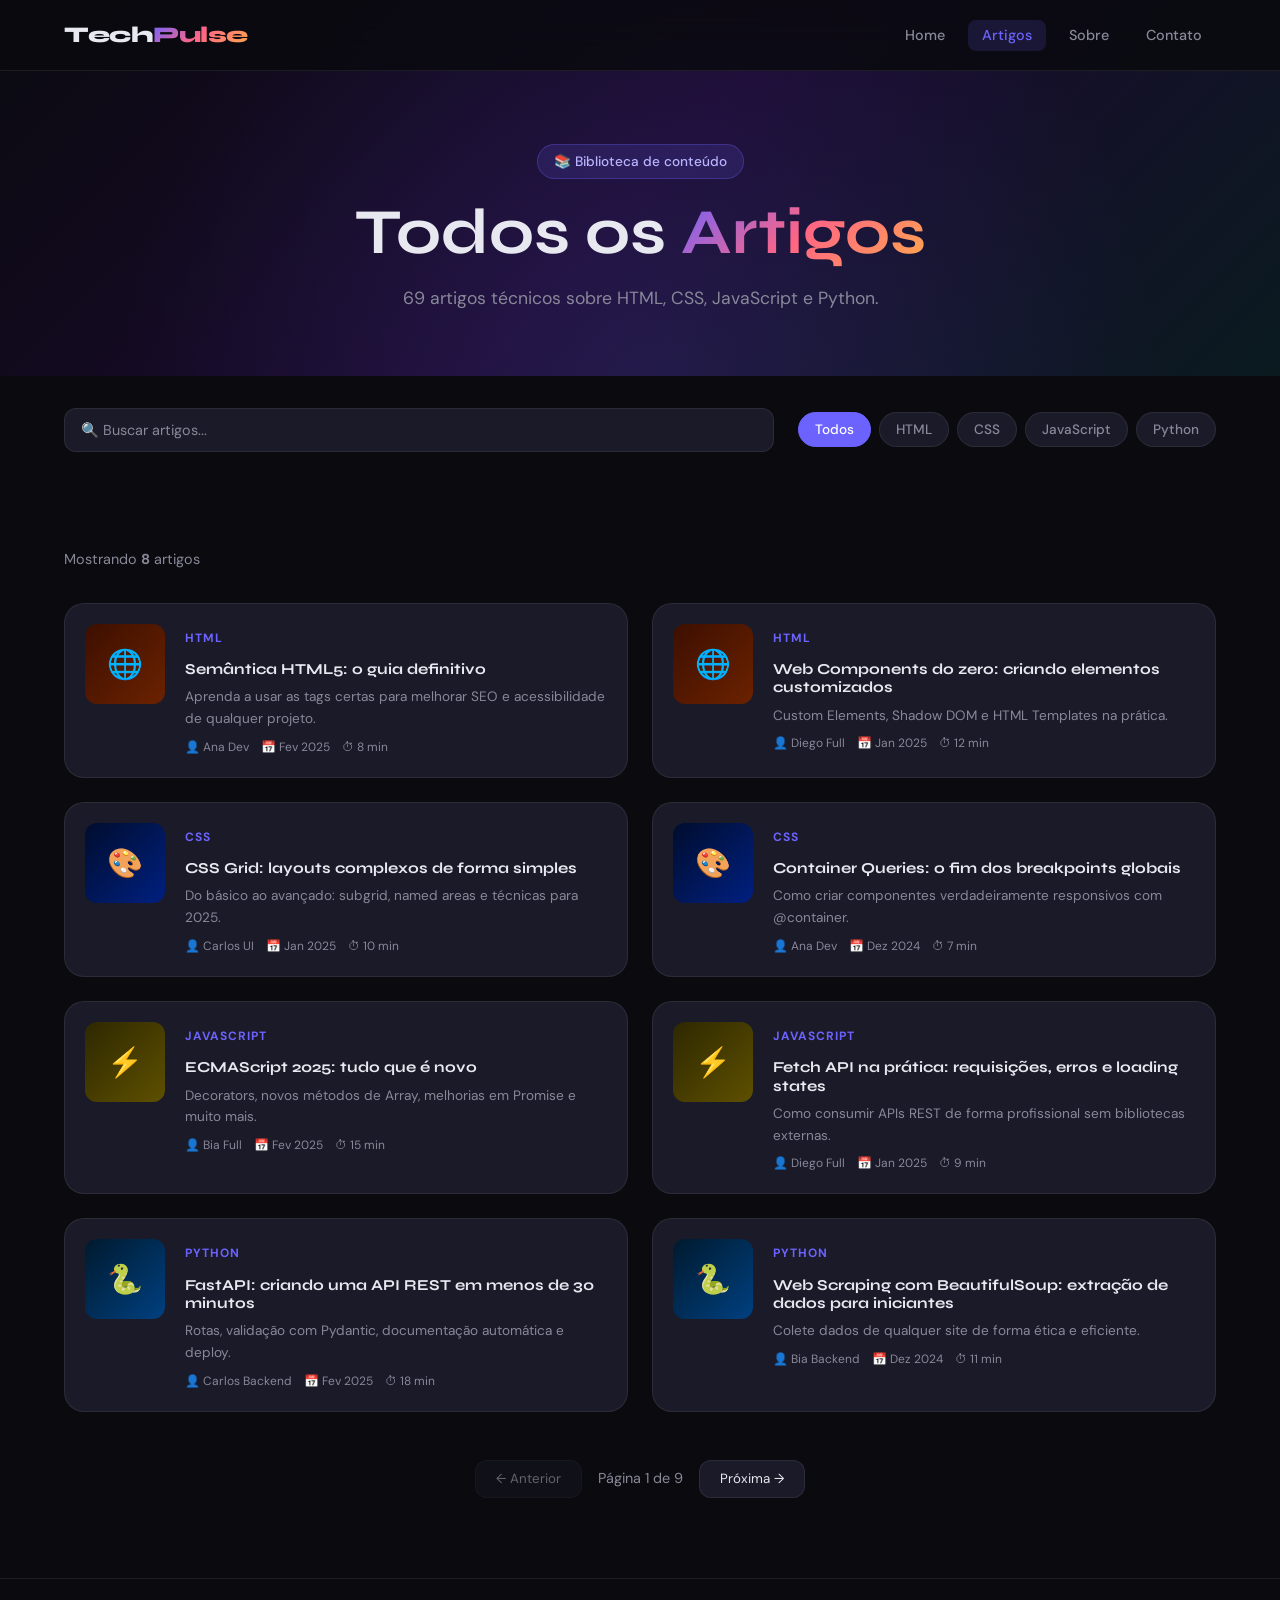
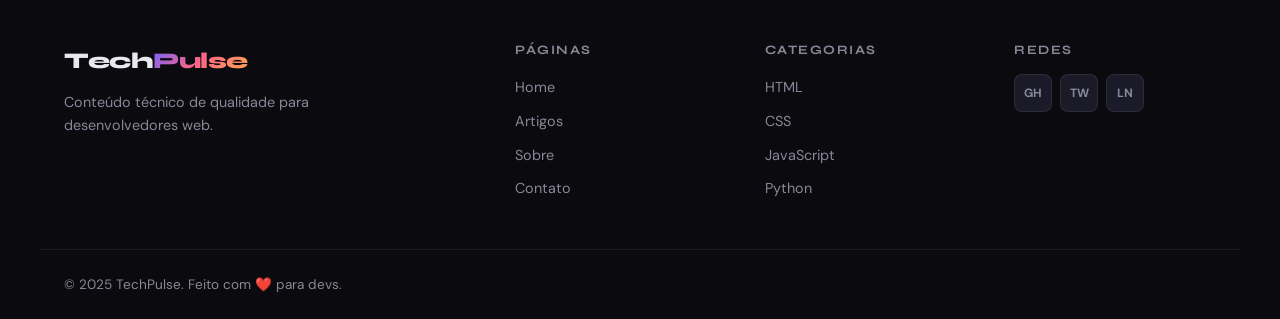
==== commit 5c47c7bc: "Edição dos estilos Feito realizado as correções dos estilos css da página principal." ====
--- a/artigos.html
+++ b/artigos.html
@@ -3,7 +3,7 @@
 <head>
   <meta charset="UTF-8" />
   <meta name="viewport" content="width=device-width, initial-scale=1.0" />
-  <title>Artigos – AqGoEs</title>
+  <title>Artigos – TechPulse</title>
   <link rel="stylesheet" href="css/style.css" />
   <link rel="preconnect" href="https://fonts.googleapis.com" />
   <link href="https://fonts.googleapis.com/css2?family=Syne:wght@400;700;800&family=DM+Sans:wght@300;400;500&display=swap" rel="stylesheet" />
@@ -12,7 +12,7 @@
 
   <header class="header" id="header">
     <nav class="nav container">
-      <a href="index.html" class="nav__logo">Aq<span>GoEs</span></a>
+      <a href="index.html" class="nav__logo">Tech<span>Pulse</span></a>
       <ul class="nav__menu" id="navMenu">
         <li><a href="index.html" class="nav__link">Home</a></li>
         <li><a href="artigos.html" class="nav__link active">Artigos</a></li>
@@ -240,7 +240,7 @@
       </div>
     </div>
     <div class="footer__bottom container">
-      <p>© 2025 - AqGoEs.</p>
+      <p>© 2025 TechPulse. Feito com ❤️ para devs.</p>
     </div>
   </footer>
 
--- a/css/style.css
+++ b/css/style.css
@@ -411,10 +411,6 @@
   box-shadow: 0 12px 40px rgba(0,0,0,0.4);
 }
 
-.news__card--featured {
-  grid-row: 1 / 3;
-}
-
 /* Placeholder de imagem com gradiente por categoria */
 .news__card-img { position: relative; overflow: hidden; }
 .news__card-placeholder {
@@ -427,7 +423,7 @@
   font-weight: 800;
   color: rgba(255,255,255,0.2);
 }
-.news__card--featured .news__card-placeholder { height: 300px; }
+.news__card-placeholder { height: 300px; }
 
 .news__card-placeholder[data-category="JavaScript"] { background: linear-gradient(135deg, #1a1a00, #3d3400); }
 .news__card-placeholder[data-category="CSS"]        { background: linear-gradient(135deg, #000d2e, #001a5e); }
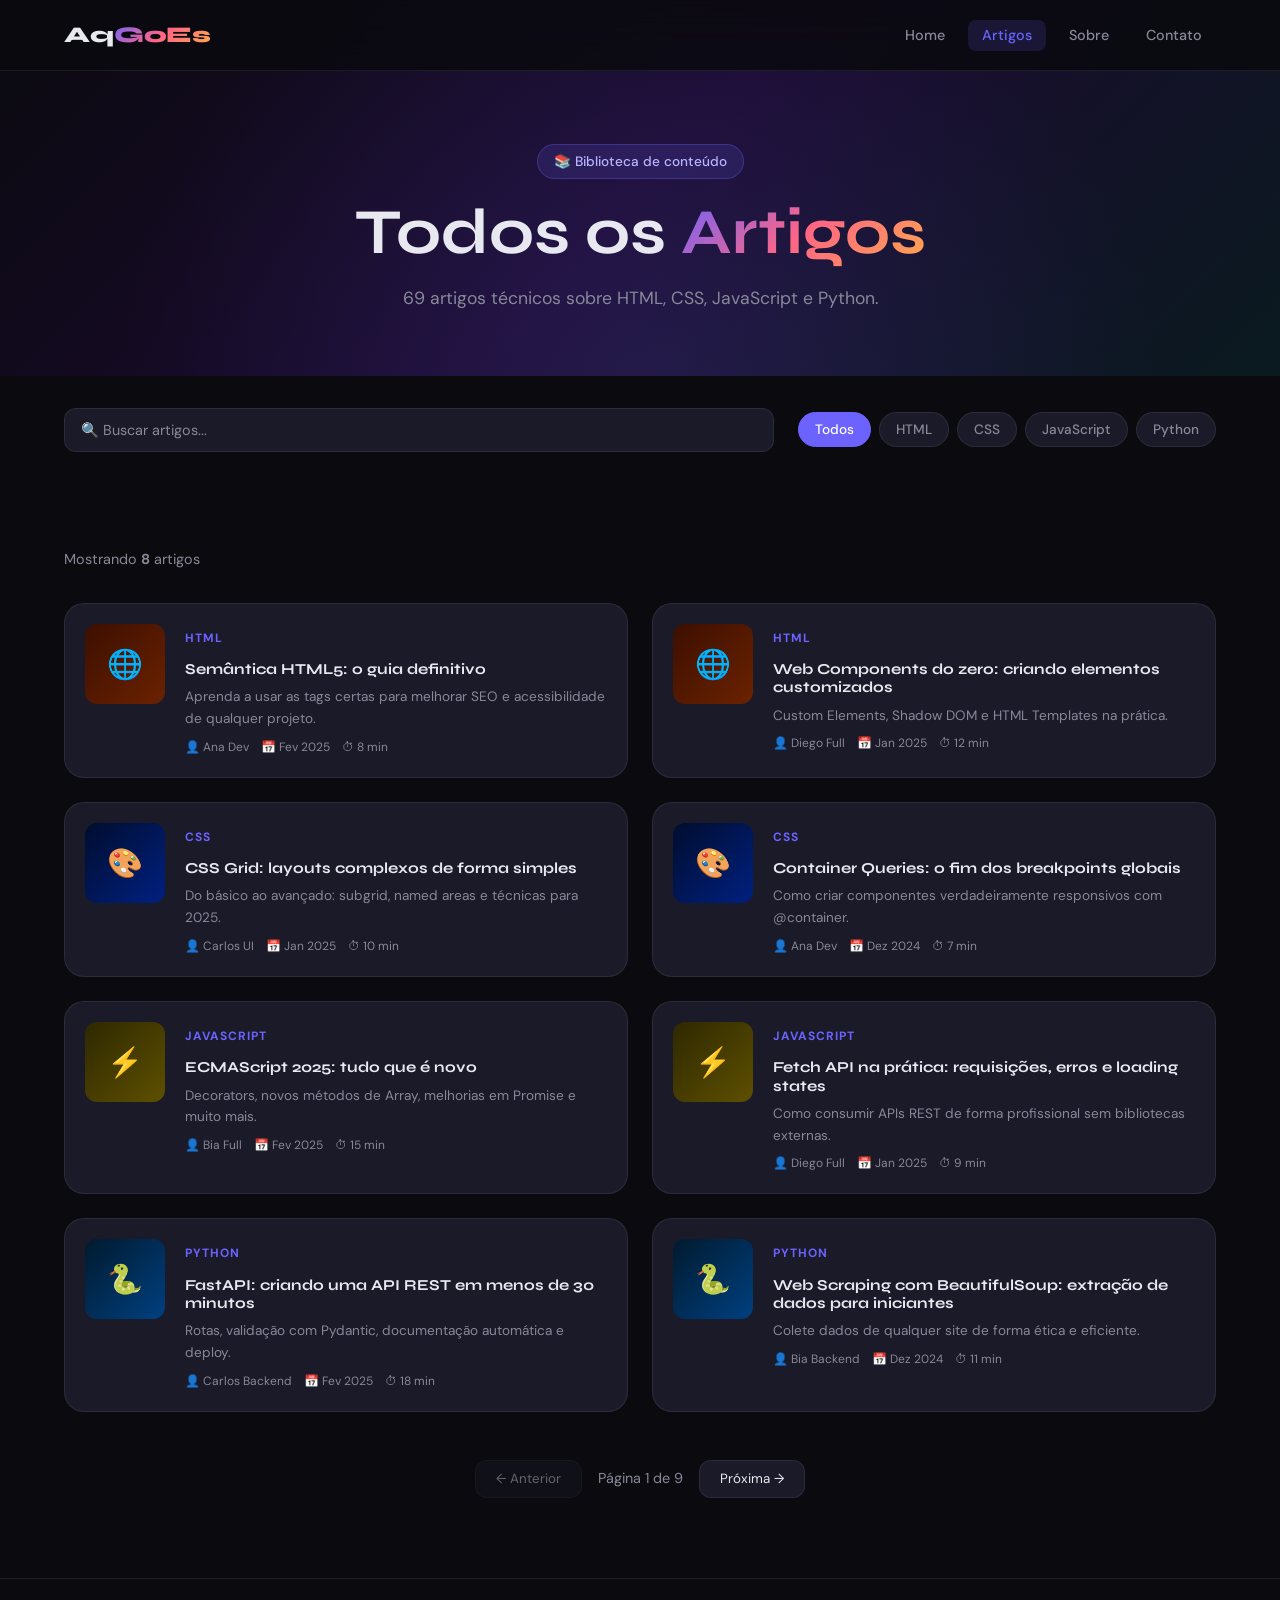
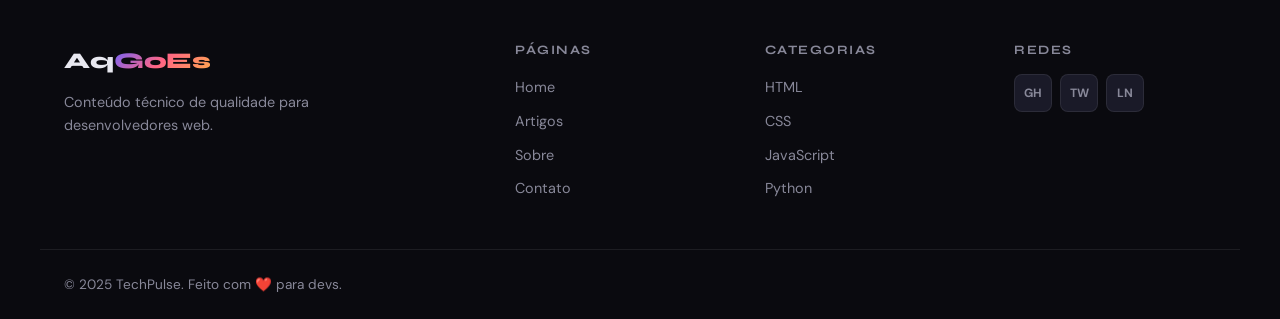
==== commit 7e37a8ba: "Template Para blog AqGoEs" ====
--- a/artigos.html
+++ b/artigos.html
@@ -3,7 +3,7 @@
 <head>
   <meta charset="UTF-8" />
   <meta name="viewport" content="width=device-width, initial-scale=1.0" />
-  <title>Artigos – TechPulse</title>
+  <title>Artigos – AqGoEs</title>
   <link rel="stylesheet" href="css/style.css" />
   <link rel="preconnect" href="https://fonts.googleapis.com" />
   <link href="https://fonts.googleapis.com/css2?family=Syne:wght@400;700;800&family=DM+Sans:wght@300;400;500&display=swap" rel="stylesheet" />
@@ -12,7 +12,7 @@
 
   <header class="header" id="header">
     <nav class="nav container">
-      <a href="index.html" class="nav__logo">Tech<span>Pulse</span></a>
+      <a href="index.html" class="nav__logo">Aq<span>GoEs</span></a>
       <ul class="nav__menu" id="navMenu">
         <li><a href="index.html" class="nav__link">Home</a></li>
         <li><a href="artigos.html" class="nav__link active">Artigos</a></li>
@@ -209,7 +209,7 @@
   <footer class="footer">
     <div class="container footer__grid">
       <div class="footer__brand">
-        <a href="index.html" class="nav__logo">Tech<span>Pulse</span></a>
+        <a href="index.html" class="nav__logo">Aq<span>GoEs</span></a>
         <p>Conteúdo técnico de qualidade para desenvolvedores web.</p>
       </div>
       <nav class="footer__nav">
--- a/css/style.css
+++ b/css/style.css
@@ -160,7 +160,7 @@
 /* ===== 6. HEADER / NAV ===== */
 .header {
   position: fixed;
-  top: 0; left: 0; right: 0;
+  top: 0; left: 0; right: 0; 
   z-index: 100;
   background: rgba(10, 10, 15, 0.85);
   backdrop-filter: blur(20px);
@@ -411,6 +411,10 @@
   box-shadow: 0 12px 40px rgba(0,0,0,0.4);
 }
 
+.news__card--featured {
+  grid-row: 1 / 3;
+}
+
 /* Placeholder de imagem com gradiente por categoria */
 .news__card-img { position: relative; overflow: hidden; }
 .news__card-placeholder {
@@ -423,7 +427,7 @@
   font-weight: 800;
   color: rgba(255,255,255,0.2);
 }
-.news__card-placeholder { height: 300px; }
+.news__card--featured .news__card-placeholder { height: 300px; }
 
 .news__card-placeholder[data-category="JavaScript"] { background: linear-gradient(135deg, #1a1a00, #3d3400); }
 .news__card-placeholder[data-category="CSS"]        { background: linear-gradient(135deg, #000d2e, #001a5e); }
